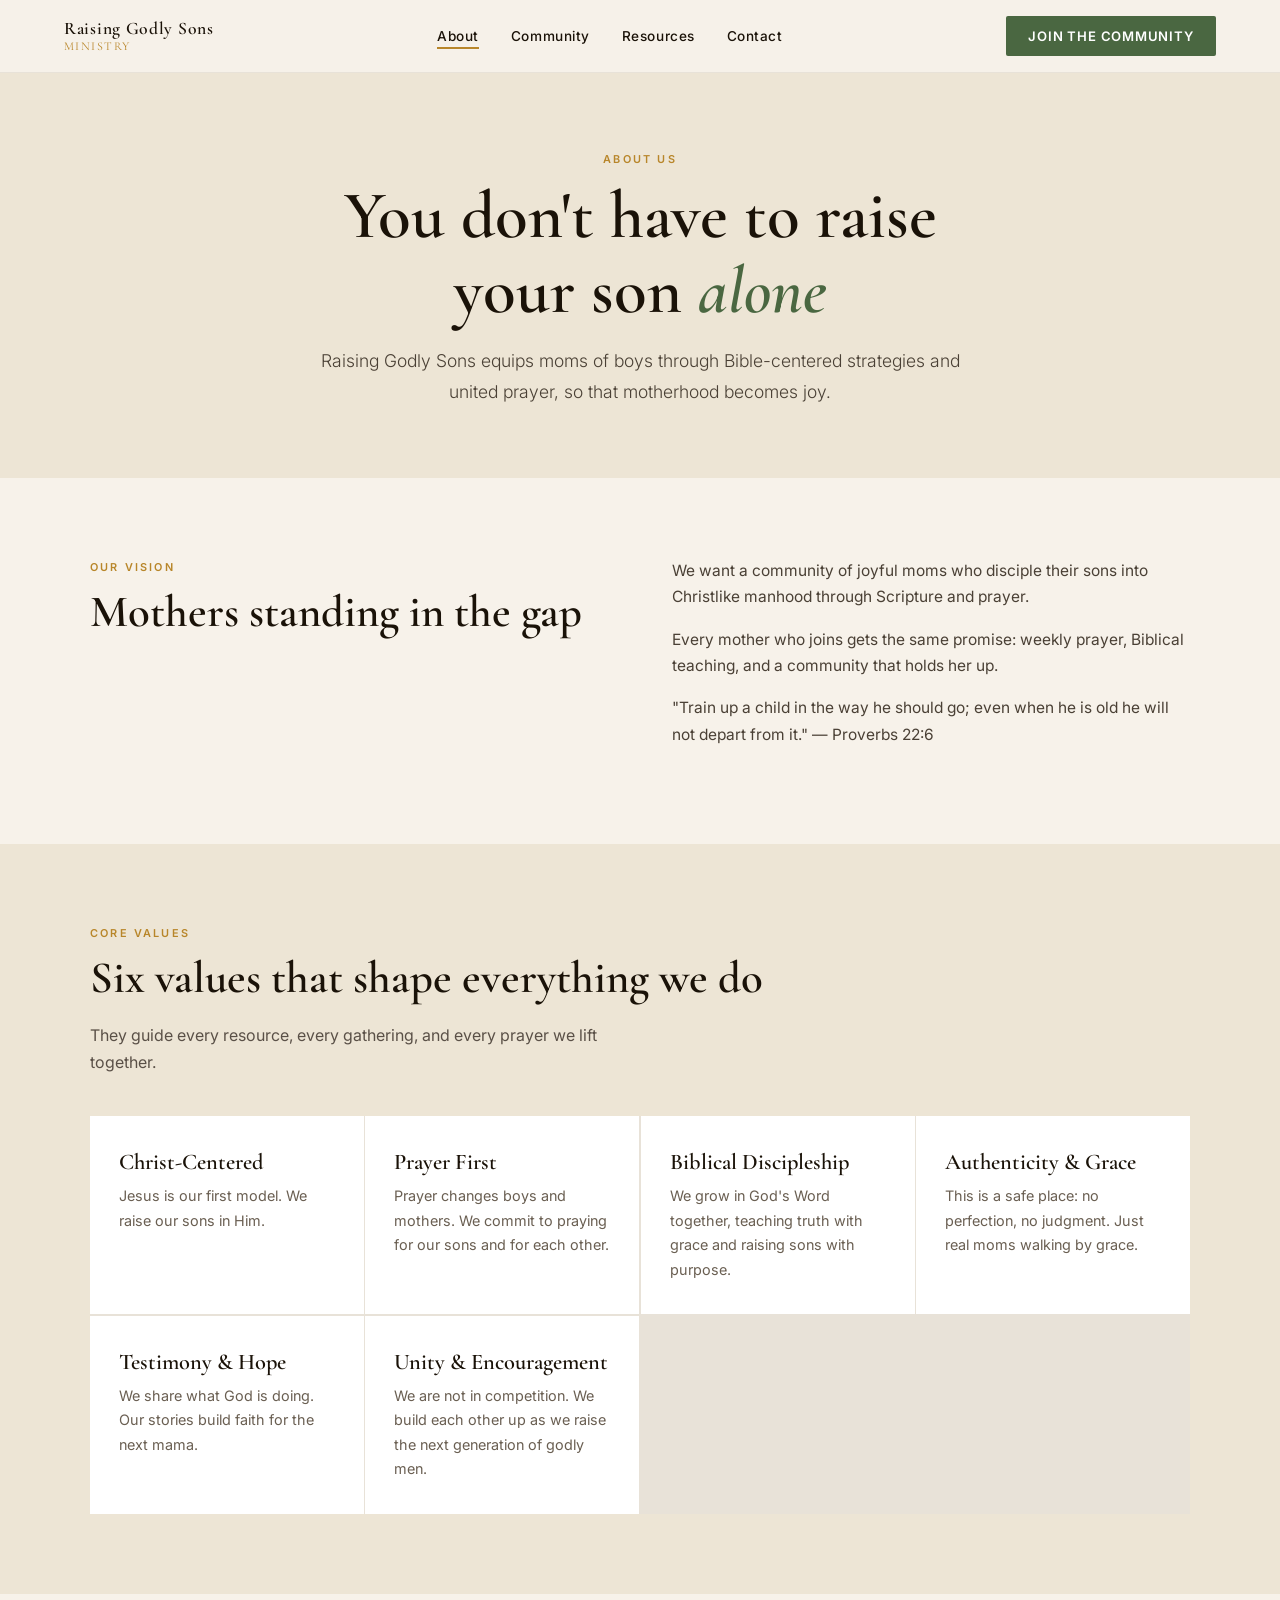
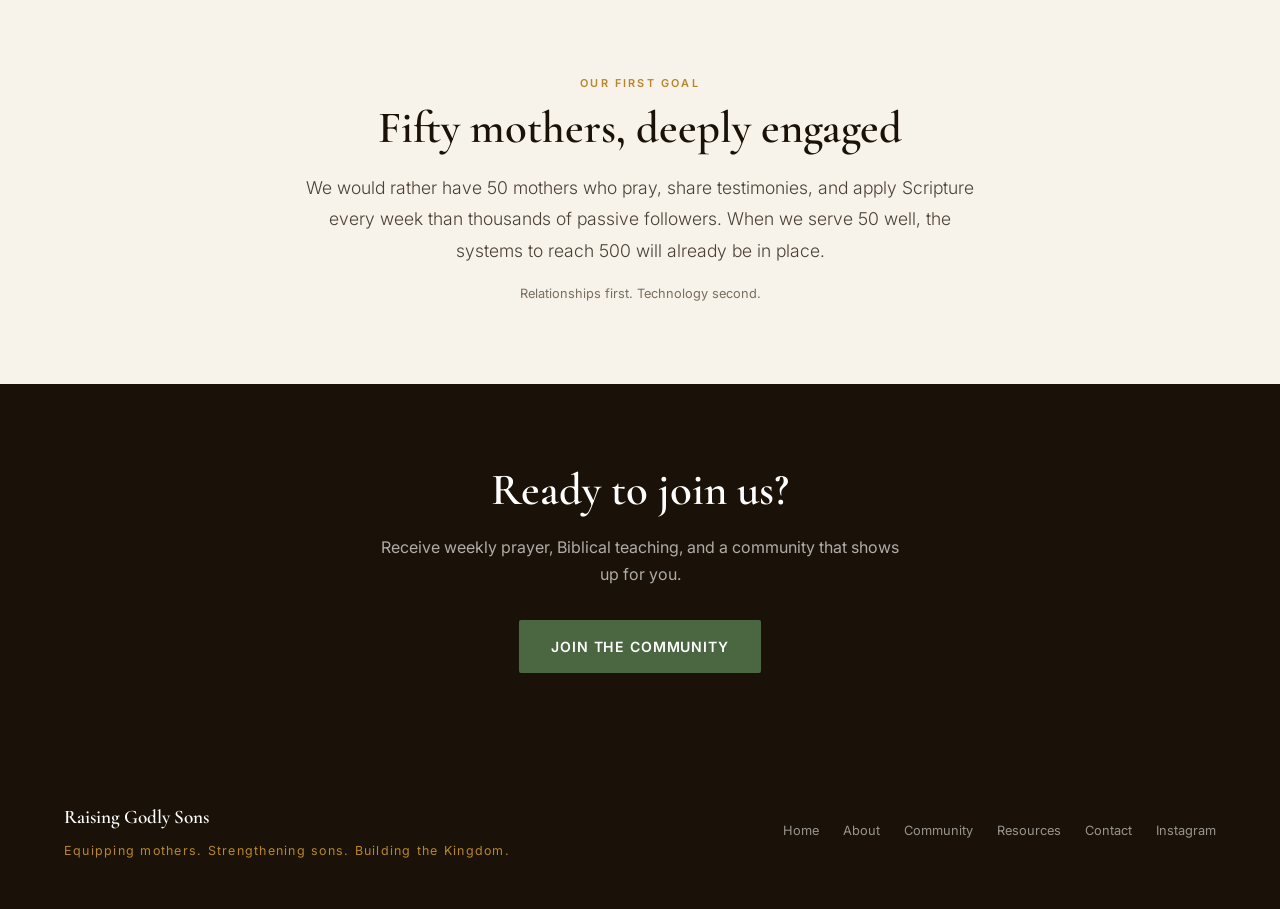
==== about.html @ 00e0c2cf "Add files via upload" ====
<!DOCTYPE html>
<html lang="en">
<head>
<meta charset="UTF-8">
<meta name="viewport" content="width=device-width, initial-scale=1.0">
<title>About — Raising Godly Sons</title>
<link href="https://fonts.googleapis.com/css2?family=Cormorant+Garamond:ital,wght@0,400;0,600;1,400;1,600&family=Inter:wght@300;400;500;600&display=swap" rel="stylesheet">
<link rel="stylesheet" href="styles.css">
</head>
<body>
<nav>
  <a href="index.html" class="nav-logo">Raising Godly Sons<span>Ministry</span></a>
  <ul class="nav-links">
    <li><a href="about.html" class="active">About</a></li>
    <li><a href="community.html">Community</a></li>
    <li><a href="resources.html">Resources</a></li>
    <li><a href="contact.html">Contact</a></li>
  </ul>
  <a href="contact.html" class="nav-cta">Join the Community</a>
</nav>

<header class="page-head">
  <div class="page-head-inner">
    <span class="section-label">About us</span>
    <h1>You don't have to raise your son <em>alone</em></h1>
    <p class="lead">Raising Godly Sons equips moms of boys through Bible-centered strategies and united prayer, so that motherhood becomes joy.</p>
  </div>
</header>

<section>
  <div class="wrap split">
    <div>
      <span class="section-label">Our vision</span>
      <h2>Mothers standing in the gap</h2>
    </div>
    <div>
      <p>We want a community of joyful moms who disciple their sons into Christlike manhood through Scripture and prayer.</p>
      <p>Every mother who joins gets the same promise: weekly prayer, Biblical teaching, and a community that holds her up.</p>
      <p>"Train up a child in the way he should go; even when he is old he will not depart from it." — Proverbs 22:6</p>
    </div>
  </div>
</section>

<section class="alt">
  <div class="wrap">
    <span class="section-label">Core values</span>
    <h2>Six values that shape everything we do</h2>
    <p class="intro">They guide every resource, every gathering, and every prayer we lift together.</p>
    <div class="grid">
      <div class="card"><h3>Christ-Centered</h3><p>Jesus is our first model. We raise our sons in Him.</p></div>
      <div class="card"><h3>Prayer First</h3><p>Prayer changes boys and mothers. We commit to praying for our sons and for each other.</p></div>
      <div class="card"><h3>Biblical Discipleship</h3><p>We grow in God's Word together, teaching truth with grace and raising sons with purpose.</p></div>
      <div class="card"><h3>Authenticity &amp; Grace</h3><p>This is a safe place: no perfection, no judgment. Just real moms walking by grace.</p></div>
      <div class="card"><h3>Testimony &amp; Hope</h3><p>We share what God is doing. Our stories build faith for the next mama.</p></div>
      <div class="card"><h3>Unity &amp; Encouragement</h3><p>We are not in competition. We build each other up as we raise the next generation of godly men.</p></div>
    </div>
  </div>
</section>

<section>
  <div class="wrap narrow" style="text-align:center">
    <span class="section-label">Our first goal</span>
    <h2>Fifty mothers, deeply engaged</h2>
    <p class="lead">We would rather have 50 mothers who pray, share testimonies, and apply Scripture every week than thousands of passive followers. When we serve 50 well, the systems to reach 500 will already be in place.</p>
    <p class="note" style="margin-top:1rem">Relationships first. Technology second.</p>
  </div>
</section>

<section class="cta">
  <div class="wrap">
    <h2>Ready to join us?</h2>
    <p>Receive weekly prayer, Biblical teaching, and a community that shows up for you.</p>
    <a href="contact.html" class="btn-primary">Join the community</a>
  </div>
</section>

<footer>
  <div><div class="footer-logo">Raising Godly Sons</div><div class="footer-tagline">Equipping mothers. Strengthening sons. Building the Kingdom.</div></div>
  <div class="footer-links"><a href="index.html">Home</a><a href="about.html">About</a><a href="community.html">Community</a><a href="resources.html">Resources</a><a href="contact.html">Contact</a><a href="https://instagram.com/raisinggodlysons_" target="_blank" rel="noopener">Instagram</a></div>
</footer>
</body>
</html>
---- styles.css ----
:root{--ink:#1a1208;--warm:#f7f2ea;--parch:#ede5d5;--gold:#b8862a;--olive:#4a6741;--mist:#e8e2d8;--white:#fff}
*,*::before,*::after{box-sizing:border-box;margin:0;padding:0}
html{scroll-behavior:smooth}
body{font-family:'Inter',sans-serif;background:var(--warm);color:var(--ink);font-size:16px;line-height:1.7;overflow-x:hidden}
a:focus-visible,button:focus-visible,input:focus-visible,select:focus-visible,textarea:focus-visible{outline:2px solid var(--gold);outline-offset:2px}
nav{position:fixed;top:0;left:0;right:0;z-index:100;display:flex;align-items:center;justify-content:space-between;padding:1rem 5%;background:rgba(247,242,234,.94);backdrop-filter:blur(8px);border-bottom:1px solid var(--mist)}
.nav-logo{font-family:'Cormorant Garamond',serif;font-size:1.1rem;font-weight:600;letter-spacing:.04em;color:var(--ink);text-decoration:none;line-height:1.2}
.nav-logo span{display:block;font-weight:400;font-size:.75rem;color:var(--gold);letter-spacing:.12em;text-transform:uppercase}
.nav-links{display:flex;gap:2rem;list-style:none}
.nav-links a{text-decoration:none;color:var(--ink);font-size:.85rem;font-weight:500;letter-spacing:.04em;padding-bottom:3px;border-bottom:2px solid transparent;transition:color .2s}
.nav-links a:hover{color:var(--gold)}
.nav-links a.active{border-color:var(--gold)}
.nav-cta,.btn-primary{background:var(--olive);color:var(--white);padding:.55rem 1.4rem;border-radius:2px;font-size:.82rem;font-weight:600;letter-spacing:.06em;text-transform:uppercase;text-decoration:none;transition:background .2s;display:inline-block}
.btn-primary{padding:.9rem 2rem;font-size:.88rem}
.nav-cta:hover,.btn-primary:hover{background:var(--ink)}
.page-head{padding:150px 5% 70px;background:var(--parch);text-align:center}
.page-head-inner{max-width:680px;margin:0 auto}
.section-label{font-size:.68rem;font-weight:600;letter-spacing:.2em;text-transform:uppercase;color:var(--gold);margin-bottom:.6rem;display:block}
h1,h2,h3{font-family:'Cormorant Garamond',serif;font-weight:600;color:var(--ink)}
h1{font-size:clamp(2.6rem,6vw,4.2rem);line-height:1.12;margin-bottom:1rem}
h1 em{font-style:italic;color:var(--olive)}
h2{font-size:clamp(2rem,4vw,2.8rem);line-height:1.2;margin-bottom:1rem}
h3{font-size:1.4rem;line-height:1.25;margin-bottom:.5rem}
.lead{font-size:1.1rem;color:#4a4035;font-weight:300;line-height:1.8}
section{padding:80px 5%}
.wrap{max-width:1100px;margin:0 auto}
.narrow{max-width:680px}
.intro{color:#5a5047;margin-bottom:2.5rem;max-width:560px}
.alt{background:var(--parch)}
.dark{background:var(--olive);color:var(--white)}
.dark h2,.dark h3{color:var(--white)}
.dark .section-label{color:rgba(255,255,255,.6)}
.dark .intro{color:rgba(255,255,255,.75)}
.quote{font-family:'Cormorant Garamond',serif;font-style:italic;font-size:1.6rem;line-height:1.5;color:#4a4035;max-width:700px;margin:0 auto;text-align:center}
.grid{display:grid;grid-template-columns:repeat(auto-fit,minmax(260px,1fr));gap:1.5px;background:var(--mist)}
.card{background:var(--white);padding:2rem 1.8rem;transition:background .2s}
.card:hover{background:var(--parch)}
.card p{font-size:.9rem;color:#6a5f52}
.card .tag{font-size:.65rem;font-weight:600;letter-spacing:.16em;text-transform:uppercase;color:var(--gold);margin-bottom:.4rem}
.split{display:grid;grid-template-columns:1fr 1fr;gap:4rem;align-items:start}
.split p{color:#4a4035;margin-bottom:1rem;font-size:.97rem}
.sched-item{display:flex;border-bottom:1px solid rgba(255,255,255,.15)}
.sched-day{width:110px;flex-shrink:0;padding:1.1rem 1rem;font-size:.75rem;font-weight:600;letter-spacing:.12em;text-transform:uppercase;color:rgba(255,255,255,.6);border-right:1px solid rgba(255,255,255,.15)}
.sched-text{padding:1.1rem 1.2rem;font-size:.95rem;color:rgba(255,255,255,.9)}
.group{background:var(--white);border-left:3px solid var(--gold);padding:1.3rem 1.5rem;margin-bottom:1rem}
.group h3{font-size:1.2rem;margin-bottom:.2rem}
.group p{font-size:.88rem;color:#6a5f52}
.res{background:var(--white);border:1px solid var(--mist);padding:1.5rem 1.4rem;transition:border-color .2s}
.res:hover{border-color:var(--gold)}
.res .ic{font-size:1.3rem;margin-bottom:.6rem}
.res h3{font-size:1.1rem;font-family:'Inter',sans-serif;font-weight:600}
.res p{font-size:.82rem;color:#7a6e5f}
.res .badge{display:inline-block;margin-top:.7rem;font-size:.62rem;font-weight:600;letter-spacing:.12em;text-transform:uppercase;color:var(--olive);background:rgba(74,103,65,.1);padding:.2rem .55rem}
.res-grid{display:grid;grid-template-columns:repeat(auto-fill,minmax(230px,1fr));gap:1rem}
form{display:flex;flex-direction:column;gap:1rem}
label{font-size:.8rem;font-weight:600;color:#4a4035}
input,select,textarea{font-family:'Inter',sans-serif;font-size:.92rem;padding:.85rem 1rem;border:1px solid var(--mist);background:var(--white);border-radius:2px;width:100%;color:var(--ink)}
textarea{min-height:130px;resize:vertical}
.btn-gold{background:var(--gold);color:var(--white);border:none;cursor:pointer;padding:.95rem 2rem;font-family:'Inter',sans-serif;font-size:.88rem;font-weight:600;letter-spacing:.08em;text-transform:uppercase;border-radius:2px;transition:background .2s}
.btn-gold:hover{background:#9e7220}
.btn-wa{display:flex;align-items:center;justify-content:center;background:#1c8c4a;color:var(--white);padding:.9rem 2rem;border-radius:2px;font-size:.88rem;font-weight:600;text-decoration:none}
.btn-wa:hover{background:#15703a}
.note{font-size:.8rem;color:#7a6e5f;margin-top:.5rem}
.msg{display:none;background:rgba(74,103,65,.1);border-left:3px solid var(--olive);padding:1rem 1.2rem;font-size:.92rem}
.cta{text-align:center;background:var(--ink);color:var(--white)}
.cta h2{color:var(--white)}
.cta p{color:rgba(255,255,255,.65);margin:0 auto 2rem;max-width:520px}
footer{background:var(--ink);color:rgba(255,255,255,.45);padding:3rem 5%;display:grid;grid-template-columns:1fr auto;gap:2rem;align-items:center}
.footer-logo{font-family:'Cormorant Garamond',serif;font-size:1.2rem;font-weight:600;color:var(--white);margin-bottom:.4rem}
.footer-tagline{font-size:.78rem;letter-spacing:.1em;color:var(--gold)}
.footer-links{display:flex;gap:1.5rem;flex-wrap:wrap}
.footer-links a{color:rgba(255,255,255,.55);text-decoration:none;font-size:.8rem}
.footer-links a:hover{color:var(--gold)}
@media(max-width:768px){nav{padding:.8rem 4%}.nav-links{display:none}.page-head{padding:110px 4% 50px}section{padding:60px 4%}.split{grid-template-columns:1fr;gap:2rem}footer{grid-template-columns:1fr}.sched-day{width:90px}}
@media(prefers-reduced-motion:reduce){*{transition:none!important;scroll-behavior:auto!important}}
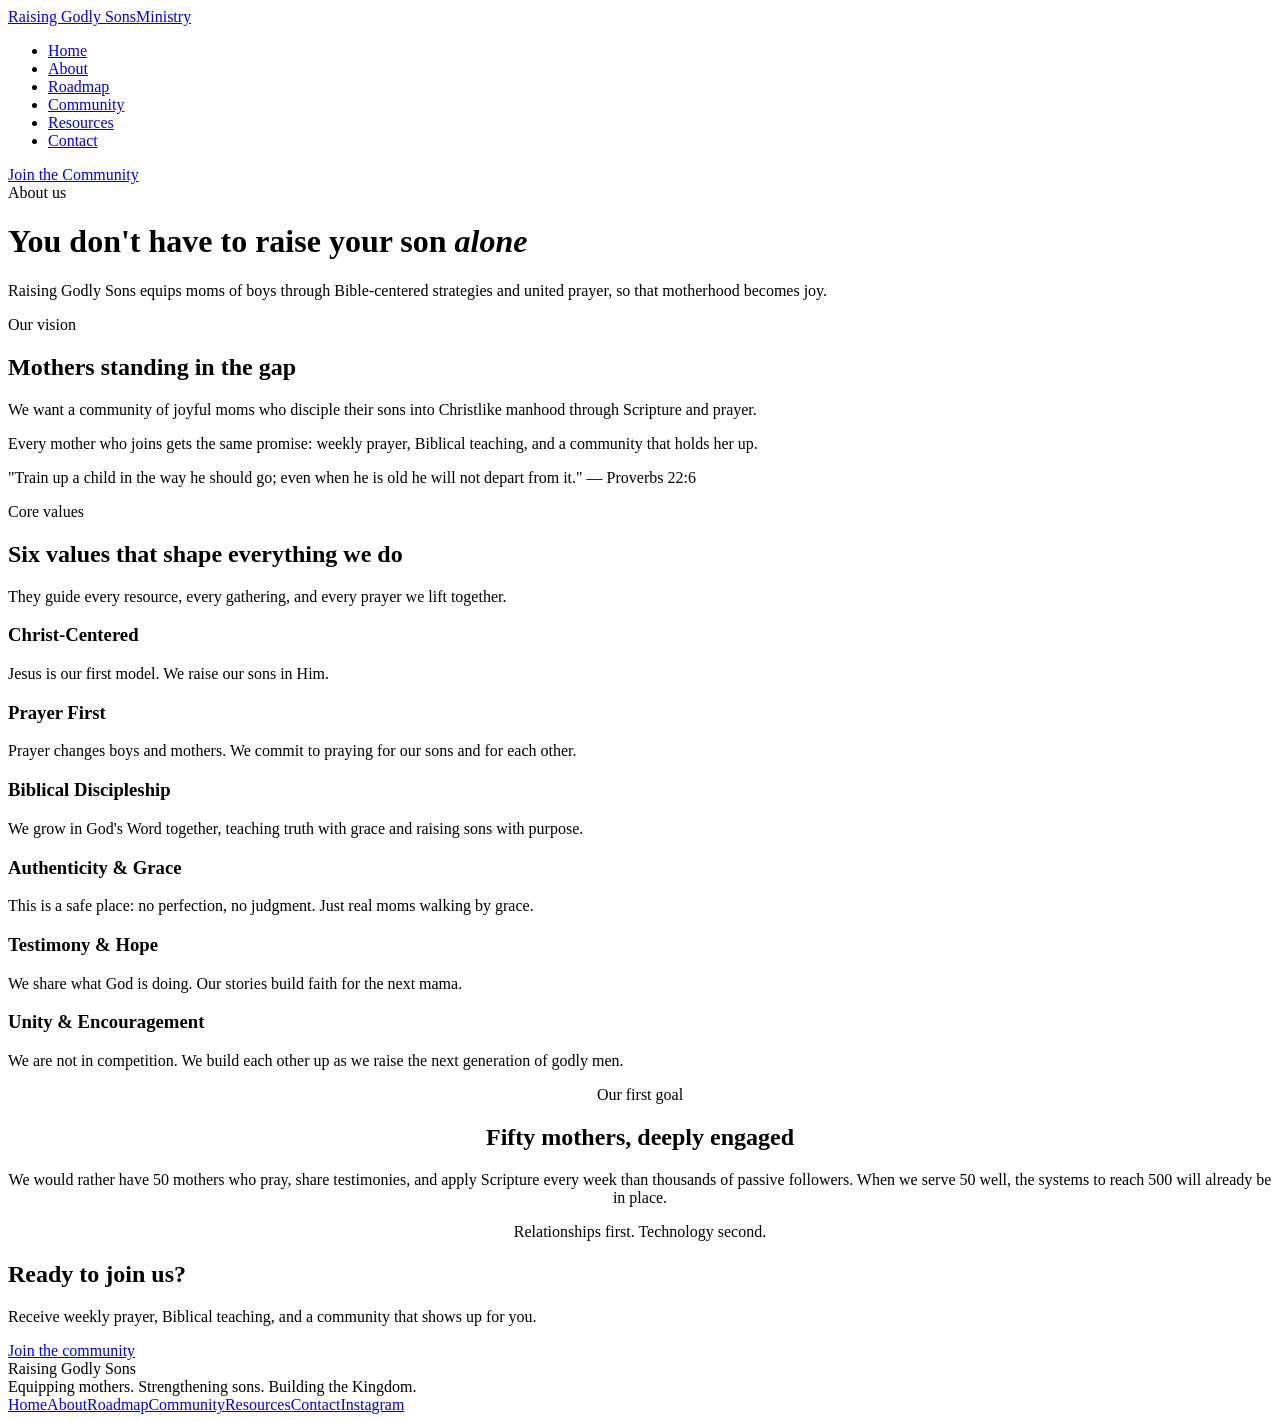
==== commit a92f5b74: "Add files via upload" ====
--- a/about.html
+++ b/about.html
@@ -11,7 +11,9 @@
 <nav>
   <a href="index.html" class="nav-logo">Raising Godly Sons<span>Ministry</span></a>
   <ul class="nav-links">
+    <li><a href="index.html">Home</a></li>
     <li><a href="about.html" class="active">About</a></li>
+    <li><a href="roadmap.html">Roadmap</a></li>
     <li><a href="community.html">Community</a></li>
     <li><a href="resources.html">Resources</a></li>
     <li><a href="contact.html">Contact</a></li>
@@ -76,7 +78,7 @@
 
 <footer>
   <div><div class="footer-logo">Raising Godly Sons</div><div class="footer-tagline">Equipping mothers. Strengthening sons. Building the Kingdom.</div></div>
-  <div class="footer-links"><a href="index.html">Home</a><a href="about.html">About</a><a href="community.html">Community</a><a href="resources.html">Resources</a><a href="contact.html">Contact</a><a href="https://instagram.com/raisinggodlysons_" target="_blank" rel="noopener">Instagram</a></div>
+  <div class="footer-links"><a href="index.html">Home</a><a href="about.html">About</a><a href="roadmap.html">Roadmap</a><a href="community.html">Community</a><a href="resources.html">Resources</a><a href="contact.html">Contact</a><a href="https://instagram.com/raisinggodlysons_" target="_blank" rel="noopener">Instagram</a></div>
 </footer>
 </body>
 </html>
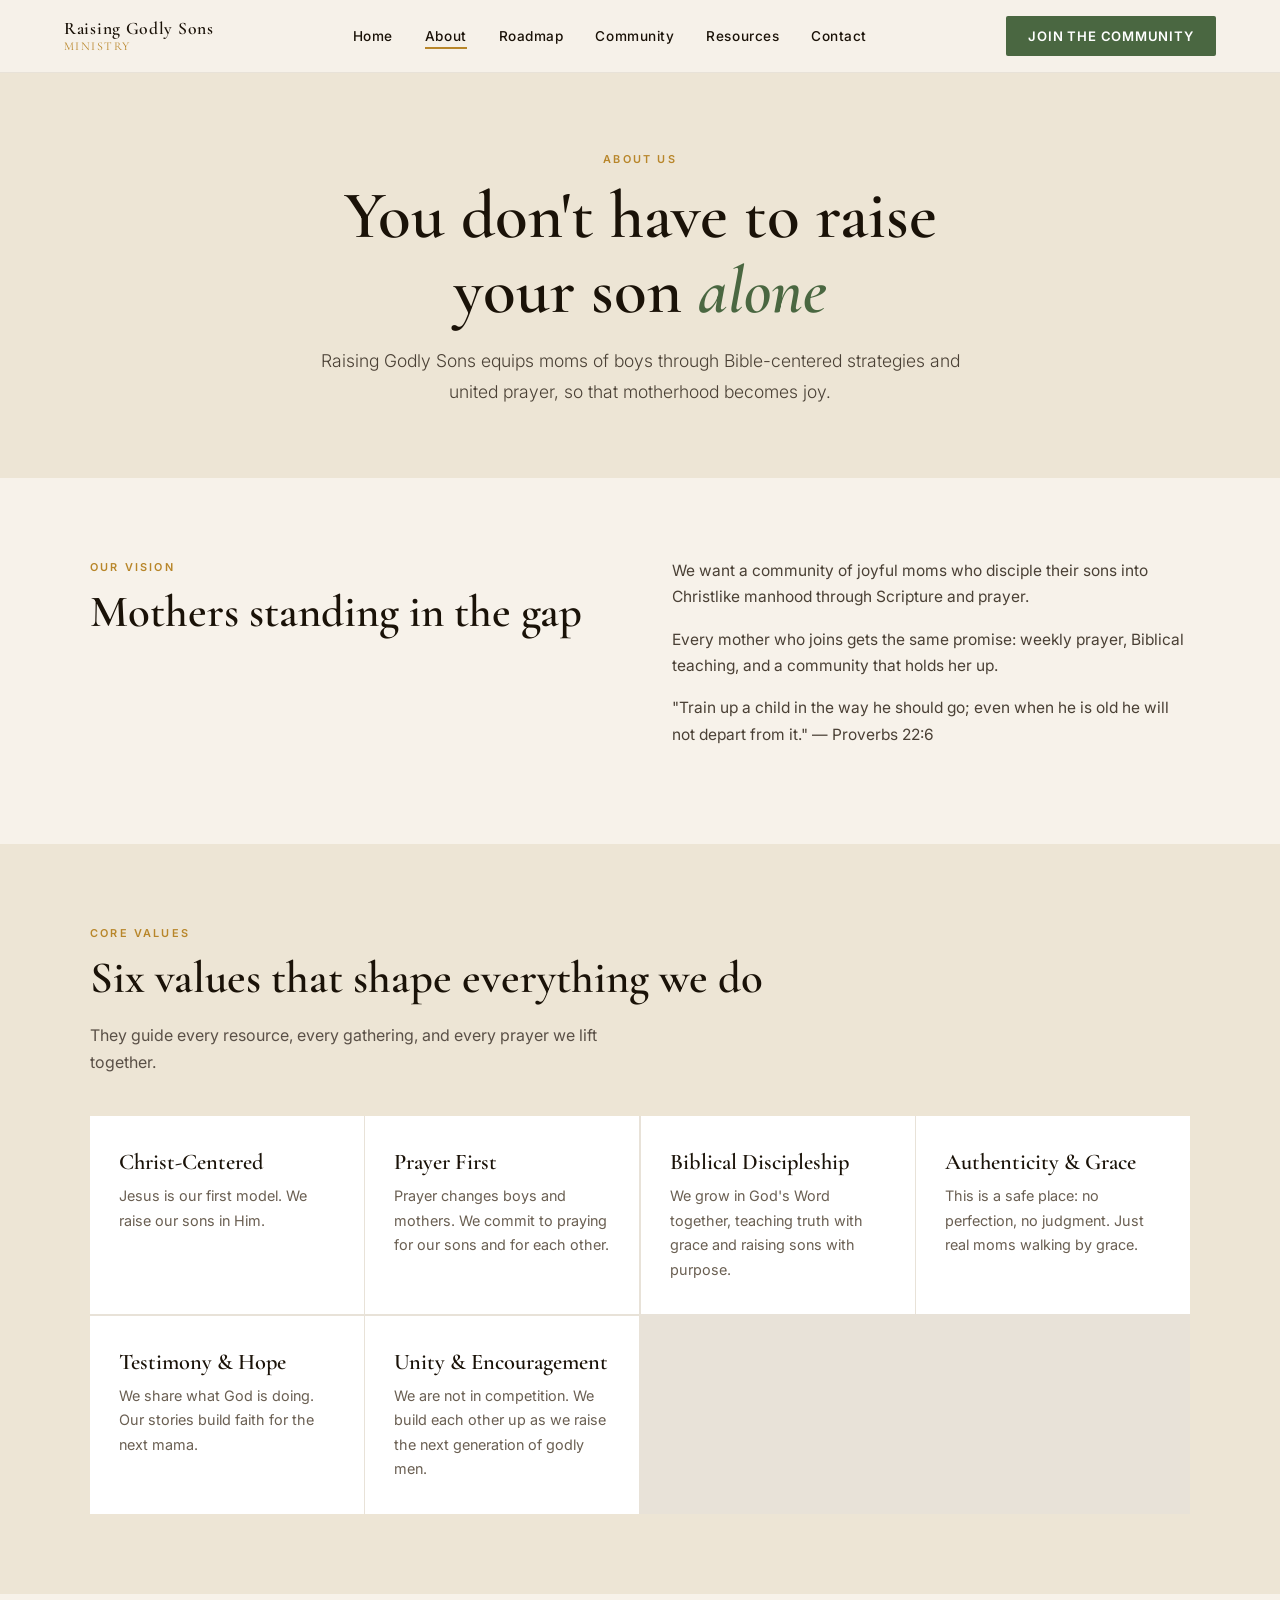
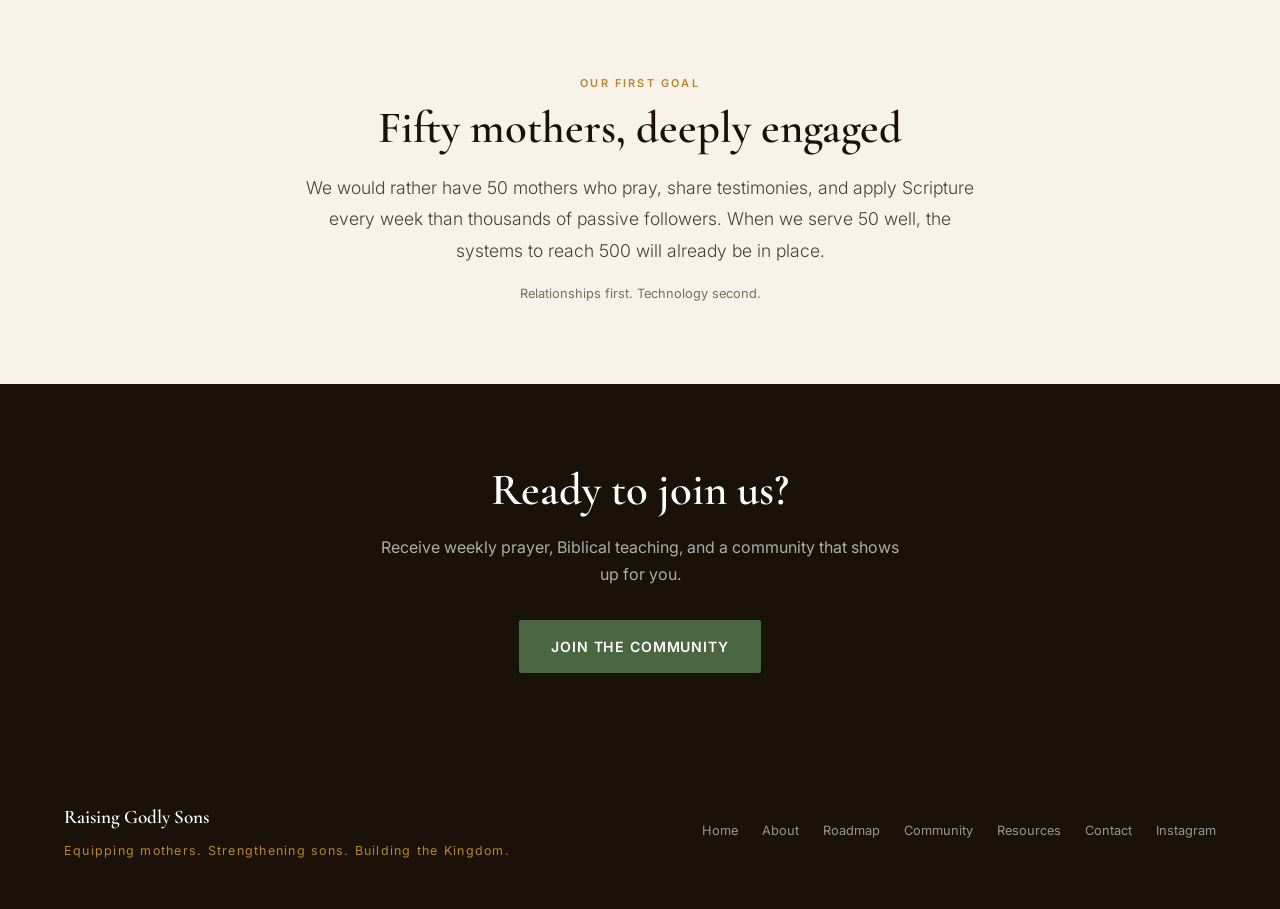
==== commit 4249f43e: "Add files via upload" ====
--- a/about.html
+++ b/about.html
@@ -5,7 +5,85 @@
 <meta name="viewport" content="width=device-width, initial-scale=1.0">
 <title>About — Raising Godly Sons</title>
 <link href="https://fonts.googleapis.com/css2?family=Cormorant+Garamond:ital,wght@0,400;0,600;1,400;1,600&family=Inter:wght@300;400;500;600&display=swap" rel="stylesheet">
-<link rel="stylesheet" href="styles.css">
+<style>
+:root{--ink:#1a1208;--warm:#f7f2ea;--parch:#ede5d5;--gold:#b8862a;--olive:#4a6741;--mist:#e8e2d8;--white:#fff}
+*,*::before,*::after{box-sizing:border-box;margin:0;padding:0}
+html{scroll-behavior:smooth}
+body{font-family:'Inter',sans-serif;background:var(--warm);color:var(--ink);font-size:16px;line-height:1.7;overflow-x:hidden}
+a:focus-visible,button:focus-visible,input:focus-visible,select:focus-visible,textarea:focus-visible{outline:2px solid var(--gold);outline-offset:2px}
+nav{position:fixed;top:0;left:0;right:0;z-index:100;display:flex;align-items:center;justify-content:space-between;padding:1rem 5%;background:rgba(247,242,234,.94);backdrop-filter:blur(8px);border-bottom:1px solid var(--mist)}
+.nav-logo{font-family:'Cormorant Garamond',serif;font-size:1.1rem;font-weight:600;letter-spacing:.04em;color:var(--ink);text-decoration:none;line-height:1.2}
+.nav-logo span{display:block;font-weight:400;font-size:.75rem;color:var(--gold);letter-spacing:.12em;text-transform:uppercase}
+.nav-links{display:flex;gap:2rem;list-style:none}
+.nav-links a{text-decoration:none;color:var(--ink);font-size:.85rem;font-weight:500;letter-spacing:.04em;padding-bottom:3px;border-bottom:2px solid transparent;transition:color .2s}
+.nav-links a:hover{color:var(--gold)}
+.nav-links a.active{border-color:var(--gold)}
+.nav-cta,.btn-primary{background:var(--olive);color:var(--white);padding:.55rem 1.4rem;border-radius:2px;font-size:.82rem;font-weight:600;letter-spacing:.06em;text-transform:uppercase;text-decoration:none;transition:background .2s;display:inline-block}
+.btn-primary{padding:.9rem 2rem;font-size:.88rem}
+.nav-cta:hover,.btn-primary:hover{background:var(--ink)}
+.page-head{padding:150px 5% 70px;background:var(--parch);text-align:center}
+.page-head-inner{max-width:680px;margin:0 auto}
+.section-label{font-size:.68rem;font-weight:600;letter-spacing:.2em;text-transform:uppercase;color:var(--gold);margin-bottom:.6rem;display:block}
+h1,h2,h3{font-family:'Cormorant Garamond',serif;font-weight:600;color:var(--ink)}
+h1{font-size:clamp(2.6rem,6vw,4.2rem);line-height:1.12;margin-bottom:1rem}
+h1 em{font-style:italic;color:var(--olive)}
+h2{font-size:clamp(2rem,4vw,2.8rem);line-height:1.2;margin-bottom:1rem}
+h3{font-size:1.4rem;line-height:1.25;margin-bottom:.5rem}
+.lead{font-size:1.1rem;color:#4a4035;font-weight:300;line-height:1.8}
+section{padding:80px 5%}
+.wrap{max-width:1100px;margin:0 auto}
+.narrow{max-width:680px}
+.intro{color:#5a5047;margin-bottom:2.5rem;max-width:560px}
+.alt{background:var(--parch)}
+.dark{background:var(--olive);color:var(--white)}
+.dark h2,.dark h3{color:var(--white)}
+.dark .section-label{color:rgba(255,255,255,.6)}
+.dark .intro{color:rgba(255,255,255,.75)}
+.quote{font-family:'Cormorant Garamond',serif;font-style:italic;font-size:1.6rem;line-height:1.5;color:#4a4035;max-width:700px;margin:0 auto;text-align:center}
+.grid{display:grid;grid-template-columns:repeat(auto-fit,minmax(260px,1fr));gap:1.5px;background:var(--mist)}
+.card{background:var(--white);padding:2rem 1.8rem;transition:background .2s}
+.card:hover{background:var(--parch)}
+.card p{font-size:.9rem;color:#6a5f52}
+.card .tag{font-size:.65rem;font-weight:600;letter-spacing:.16em;text-transform:uppercase;color:var(--gold);margin-bottom:.4rem}
+.split{display:grid;grid-template-columns:1fr 1fr;gap:4rem;align-items:start}
+.split p{color:#4a4035;margin-bottom:1rem;font-size:.97rem}
+.sched-item{display:flex;border-bottom:1px solid rgba(255,255,255,.15)}
+.sched-day{width:110px;flex-shrink:0;padding:1.1rem 1rem;font-size:.75rem;font-weight:600;letter-spacing:.12em;text-transform:uppercase;color:rgba(255,255,255,.6);border-right:1px solid rgba(255,255,255,.15)}
+.sched-text{padding:1.1rem 1.2rem;font-size:.95rem;color:rgba(255,255,255,.9)}
+.group{background:var(--white);border-left:3px solid var(--gold);padding:1.3rem 1.5rem;margin-bottom:1rem}
+.group h3{font-size:1.2rem;margin-bottom:.2rem}
+.group p{font-size:.88rem;color:#6a5f52}
+.res{background:var(--white);border:1px solid var(--mist);padding:1.5rem 1.4rem;transition:border-color .2s}
+.res:hover{border-color:var(--gold)}
+.res .ic{font-size:1.3rem;margin-bottom:.6rem}
+.res h3{font-size:1.1rem;font-family:'Inter',sans-serif;font-weight:600}
+.res p{font-size:.82rem;color:#7a6e5f}
+.res .badge{display:inline-block;margin-top:.7rem;font-size:.62rem;font-weight:600;letter-spacing:.12em;text-transform:uppercase;color:var(--olive);background:rgba(74,103,65,.1);padding:.2rem .55rem}
+.res-grid{display:grid;grid-template-columns:repeat(auto-fill,minmax(230px,1fr));gap:1rem}
+form{display:flex;flex-direction:column;gap:1rem}
+label{font-size:.8rem;font-weight:600;color:#4a4035}
+input,select,textarea{font-family:'Inter',sans-serif;font-size:.92rem;padding:.85rem 1rem;border:1px solid var(--mist);background:var(--white);border-radius:2px;width:100%;color:var(--ink)}
+textarea{min-height:130px;resize:vertical}
+.btn-gold{background:var(--gold);color:var(--white);border:none;cursor:pointer;padding:.95rem 2rem;font-family:'Inter',sans-serif;font-size:.88rem;font-weight:600;letter-spacing:.08em;text-transform:uppercase;border-radius:2px;transition:background .2s}
+.btn-gold:hover{background:#9e7220}
+.btn-wa{display:flex;align-items:center;justify-content:center;background:#1c8c4a;color:var(--white);padding:.9rem 2rem;border-radius:2px;font-size:.88rem;font-weight:600;text-decoration:none}
+.btn-wa:hover{background:#15703a}
+.note{font-size:.8rem;color:#7a6e5f;margin-top:.5rem}
+.msg{display:none;background:rgba(74,103,65,.1);border-left:3px solid var(--olive);padding:1rem 1.2rem;font-size:.92rem}
+.cta{text-align:center;background:var(--ink);color:var(--white)}
+.cta h2{color:var(--white)}
+.cta p{color:rgba(255,255,255,.65);margin:0 auto 2rem;max-width:520px}
+footer{background:var(--ink);color:rgba(255,255,255,.45);padding:3rem 5%;display:grid;grid-template-columns:1fr auto;gap:2rem;align-items:center}
+.footer-logo{font-family:'Cormorant Garamond',serif;font-size:1.2rem;font-weight:600;color:var(--white);margin-bottom:.4rem}
+.footer-tagline{font-size:.78rem;letter-spacing:.1em;color:var(--gold)}
+.footer-links{display:flex;gap:1.5rem;flex-wrap:wrap}
+.footer-links a{color:rgba(255,255,255,.55);text-decoration:none;font-size:.8rem}
+.footer-links a:hover{color:var(--gold)}
+@media(max-width:768px){nav{padding:.8rem 4%}.nav-links{display:none}.page-head{padding:110px 4% 50px}section{padding:60px 4%}.split{grid-template-columns:1fr;gap:2rem}footer{grid-template-columns:1fr}.sched-day{width:90px}}
+@media(prefers-reduced-motion:reduce){*{transition:none!important;scroll-behavior:auto!important}}
+.menu-btn{display:none;background:none;border:1px solid var(--mist);border-radius:2px;font-size:1.2rem;line-height:1;padding:.4rem .7rem;cursor:pointer;color:var(--ink)}
+@media(max-width:768px){.menu-btn{display:block;margin-left:auto;margin-right:.6rem}.nav-cta{padding:.5rem .9rem;font-size:.7rem}.nav-links.open{display:flex;flex-direction:column;gap:1rem;position:absolute;top:100%;left:0;right:0;background:var(--warm);padding:1.2rem 5%;border-bottom:1px solid var(--mist)}}
+</style>
 </head>
 <body>
 <nav>
@@ -18,6 +96,7 @@
     <li><a href="resources.html">Resources</a></li>
     <li><a href="contact.html">Contact</a></li>
   </ul>
+  <button class="menu-btn" aria-label="Menu" aria-expanded="false">&#9776;</button>
   <a href="contact.html" class="nav-cta">Join the Community</a>
 </nav>
 
@@ -80,5 +159,6 @@
   <div><div class="footer-logo">Raising Godly Sons</div><div class="footer-tagline">Equipping mothers. Strengthening sons. Building the Kingdom.</div></div>
   <div class="footer-links"><a href="index.html">Home</a><a href="about.html">About</a><a href="roadmap.html">Roadmap</a><a href="community.html">Community</a><a href="resources.html">Resources</a><a href="contact.html">Contact</a><a href="https://instagram.com/raisinggodlysons_" target="_blank" rel="noopener">Instagram</a></div>
 </footer>
+<script>document.querySelector('.menu-btn').addEventListener('click',function(){var o=document.querySelector('.nav-links').classList.toggle('open');this.setAttribute('aria-expanded',o)});</script>
 </body>
 </html>
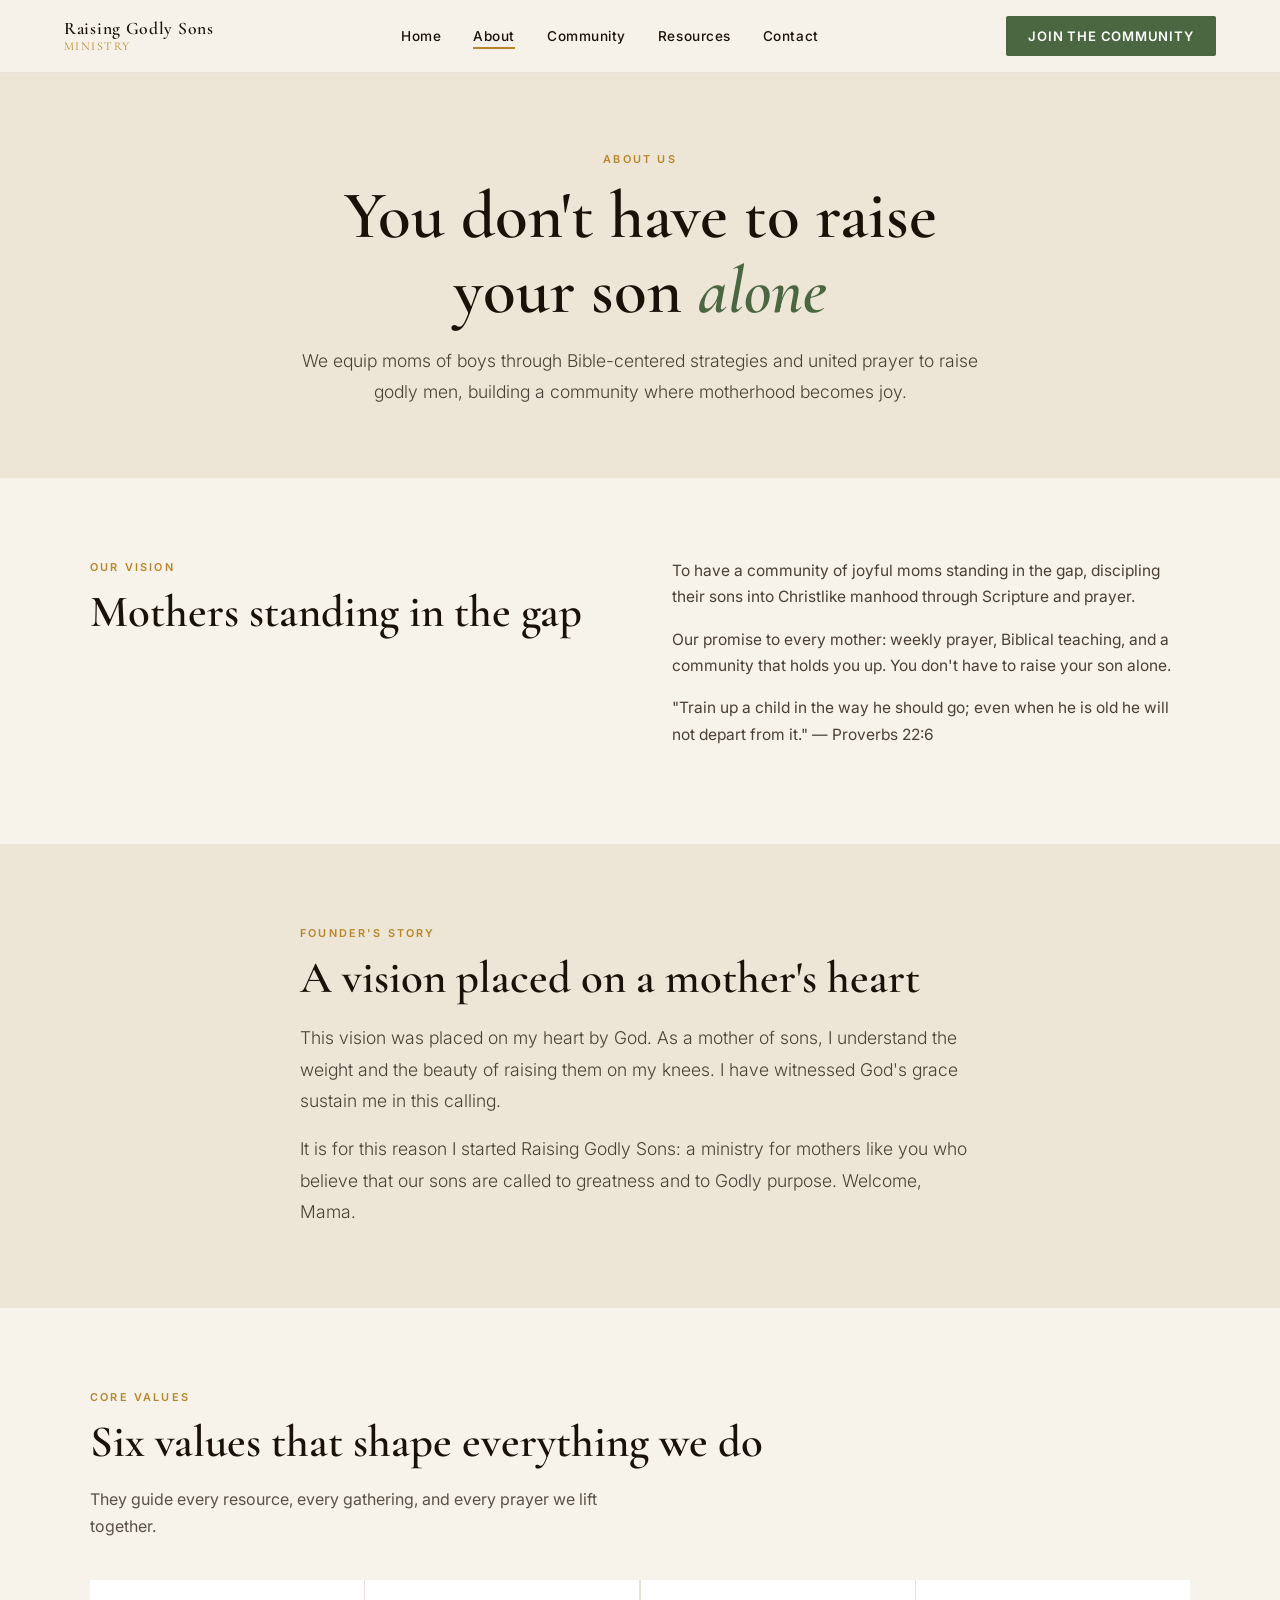
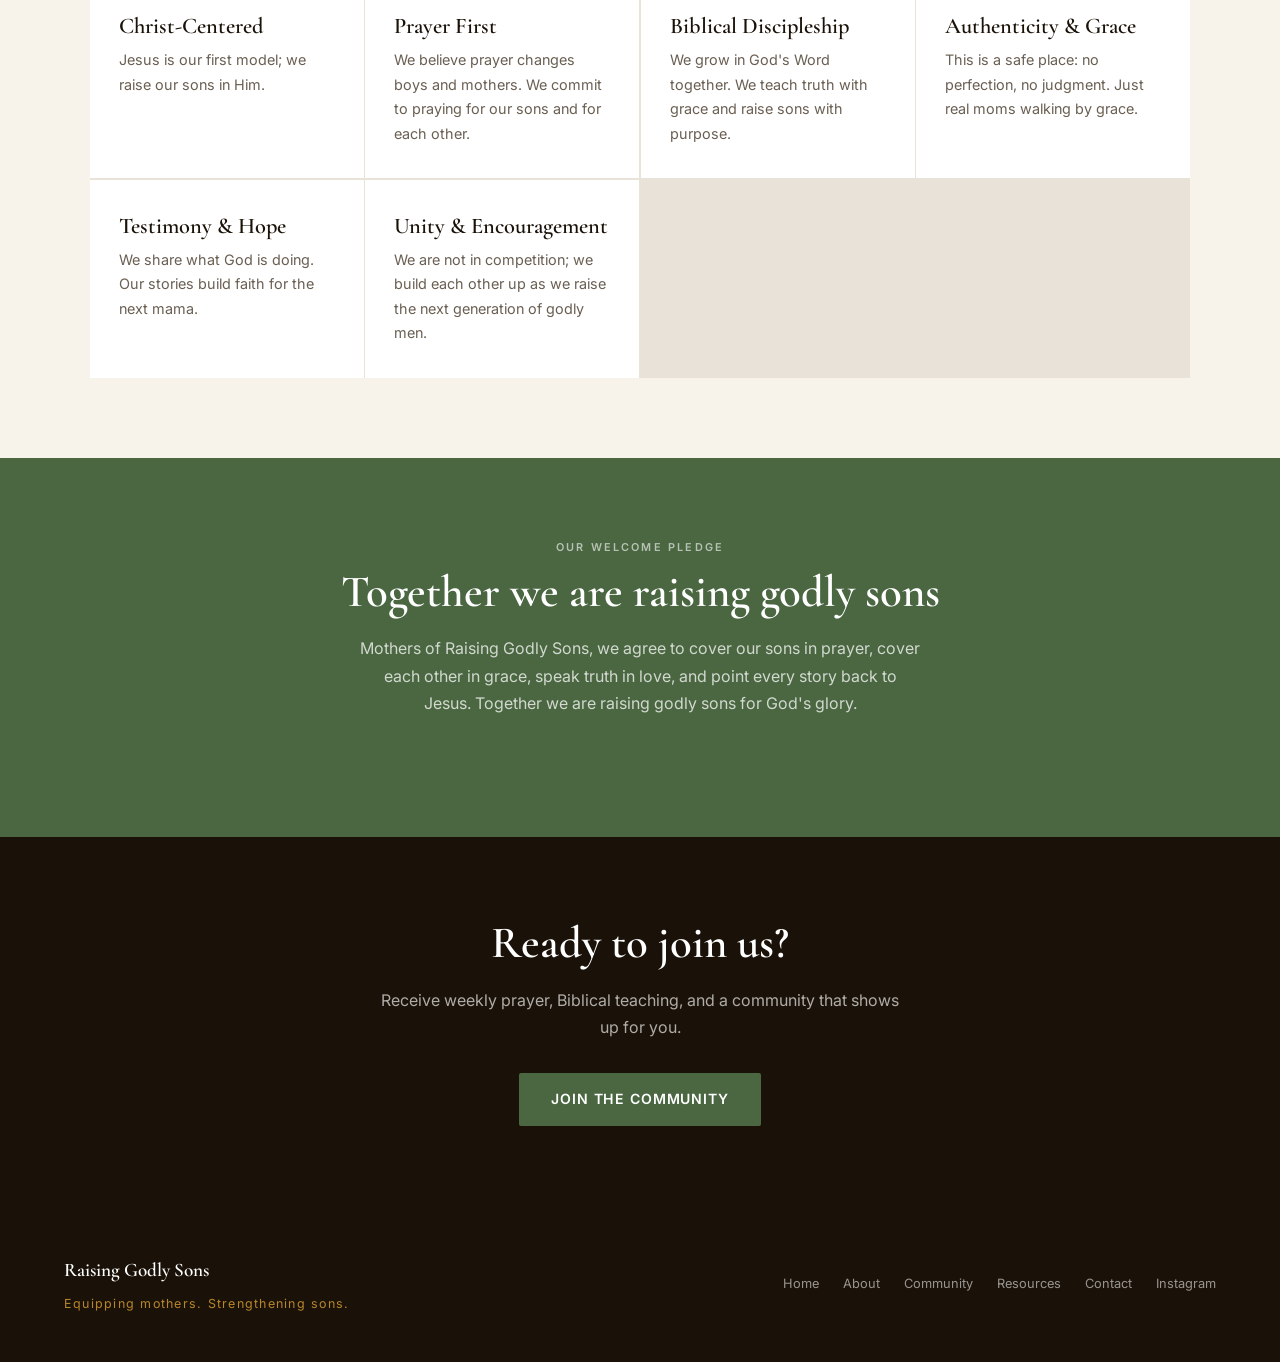
==== commit 0284db1b: "Update about.html" ====
--- a/about.html
+++ b/about.html
@@ -88,23 +88,15 @@
 <body>
 <nav>
   <a href="index.html" class="nav-logo">Raising Godly Sons<span>Ministry</span></a>
-  <ul class="nav-links">
-    <li><a href="index.html">Home</a></li>
-    <li><a href="about.html" class="active">About</a></li>
-    <li><a href="roadmap.html">Roadmap</a></li>
-    <li><a href="community.html">Community</a></li>
-    <li><a href="resources.html">Resources</a></li>
-    <li><a href="contact.html">Contact</a></li>
-  </ul>
+  <ul class="nav-links"><li><a href="index.html">Home</a></li><li><a href="about.html" class="active">About</a></li><li><a href="community.html">Community</a></li><li><a href="resources.html">Resources</a></li><li><a href="contact.html">Contact</a></li></ul>
   <button class="menu-btn" aria-label="Menu" aria-expanded="false">&#9776;</button>
   <a href="contact.html" class="nav-cta">Join the Community</a>
 </nav>
-
 <header class="page-head">
   <div class="page-head-inner">
     <span class="section-label">About us</span>
     <h1>You don't have to raise your son <em>alone</em></h1>
-    <p class="lead">Raising Godly Sons equips moms of boys through Bible-centered strategies and united prayer, so that motherhood becomes joy.</p>
+    <p class="lead">We equip moms of boys through Bible-centered strategies and united prayer to raise godly men, building a community where motherhood becomes joy.</p>
   </div>
 </header>
 
@@ -115,35 +107,36 @@
       <h2>Mothers standing in the gap</h2>
     </div>
     <div>
-      <p>We want a community of joyful moms who disciple their sons into Christlike manhood through Scripture and prayer.</p>
-      <p>Every mother who joins gets the same promise: weekly prayer, Biblical teaching, and a community that holds her up.</p>
+      <p>To have a community of joyful moms standing in the gap, discipling their sons into Christlike manhood through Scripture and prayer.</p>
+      <p>Our promise to every mother: weekly prayer, Biblical teaching, and a community that holds you up. You don't have to raise your son alone.</p>
       <p>"Train up a child in the way he should go; even when he is old he will not depart from it." — Proverbs 22:6</p>
     </div>
   </div>
 </section>
 
 <section class="alt">
+  <div class="wrap narrow">
+    <span class="section-label">Founder's story</span>
+    <h2>A vision placed on a mother's heart</h2>
+    <p class="lead">This vision was placed on my heart by God. As a mother of sons, I understand the weight and the beauty of raising them on my knees. I have witnessed God's grace sustain me in this calling.</p>
+    <p class="lead" style="margin-top:1rem">It is for this reason I started Raising Godly Sons: a ministry for mothers like you who believe that our sons are called to greatness and to Godly purpose. Welcome, Mama.</p>
+  </div>
+</section>
+
+<section>
   <div class="wrap">
     <span class="section-label">Core values</span>
     <h2>Six values that shape everything we do</h2>
     <p class="intro">They guide every resource, every gathering, and every prayer we lift together.</p>
-    <div class="grid">
-      <div class="card"><h3>Christ-Centered</h3><p>Jesus is our first model. We raise our sons in Him.</p></div>
-      <div class="card"><h3>Prayer First</h3><p>Prayer changes boys and mothers. We commit to praying for our sons and for each other.</p></div>
-      <div class="card"><h3>Biblical Discipleship</h3><p>We grow in God's Word together, teaching truth with grace and raising sons with purpose.</p></div>
-      <div class="card"><h3>Authenticity &amp; Grace</h3><p>This is a safe place: no perfection, no judgment. Just real moms walking by grace.</p></div>
-      <div class="card"><h3>Testimony &amp; Hope</h3><p>We share what God is doing. Our stories build faith for the next mama.</p></div>
-      <div class="card"><h3>Unity &amp; Encouragement</h3><p>We are not in competition. We build each other up as we raise the next generation of godly men.</p></div>
-    </div>
+    <div class="grid"><div class="card"><h3>Christ-Centered</h3><p>Jesus is our first model; we raise our sons in Him.</p></div><div class="card"><h3>Prayer First</h3><p>We believe prayer changes boys and mothers. We commit to praying for our sons and for each other.</p></div><div class="card"><h3>Biblical Discipleship</h3><p>We grow in God's Word together. We teach truth with grace and raise sons with purpose.</p></div><div class="card"><h3>Authenticity &amp; Grace</h3><p>This is a safe place: no perfection, no judgment. Just real moms walking by grace.</p></div><div class="card"><h3>Testimony &amp; Hope</h3><p>We share what God is doing. Our stories build faith for the next mama.</p></div><div class="card"><h3>Unity &amp; Encouragement</h3><p>We are not in competition; we build each other up as we raise the next generation of godly men.</p></div></div>
   </div>
 </section>
 
-<section>
-  <div class="wrap narrow" style="text-align:center">
-    <span class="section-label">Our first goal</span>
-    <h2>Fifty mothers, deeply engaged</h2>
-    <p class="lead">We would rather have 50 mothers who pray, share testimonies, and apply Scripture every week than thousands of passive followers. When we serve 50 well, the systems to reach 500 will already be in place.</p>
-    <p class="note" style="margin-top:1rem">Relationships first. Technology second.</p>
+<section class="dark">
+  <div class="wrap" style="max-width:760px;text-align:center">
+    <span class="section-label">Our welcome pledge</span>
+    <h2>Together we are raising godly sons</h2>
+    <p class="intro" style="margin-left:auto;margin-right:auto">Mothers of Raising Godly Sons, we agree to cover our sons in prayer, cover each other in grace, speak truth in love, and point every story back to Jesus. Together we are raising godly sons for God's glory.</p>
   </div>
 </section>
 
@@ -156,8 +149,8 @@
 </section>
 
 <footer>
-  <div><div class="footer-logo">Raising Godly Sons</div><div class="footer-tagline">Equipping mothers. Strengthening sons. Building the Kingdom.</div></div>
-  <div class="footer-links"><a href="index.html">Home</a><a href="about.html">About</a><a href="roadmap.html">Roadmap</a><a href="community.html">Community</a><a href="resources.html">Resources</a><a href="contact.html">Contact</a><a href="https://instagram.com/raisinggodlysons_" target="_blank" rel="noopener">Instagram</a></div>
+  <div><div class="footer-logo">Raising Godly Sons</div><div class="footer-tagline">Equipping mothers. Strengthening sons.</div></div>
+  <div class="footer-links"><a href="index.html">Home</a><a href="about.html">About</a><a href="community.html">Community</a><a href="resources.html">Resources</a><a href="contact.html">Contact</a><a href="https://instagram.com/raisinggodlysons_" target="_blank" rel="noopener">Instagram</a></div>
 </footer>
 <script>document.querySelector('.menu-btn').addEventListener('click',function(){var o=document.querySelector('.nav-links').classList.toggle('open');this.setAttribute('aria-expanded',o)});</script>
 </body>
